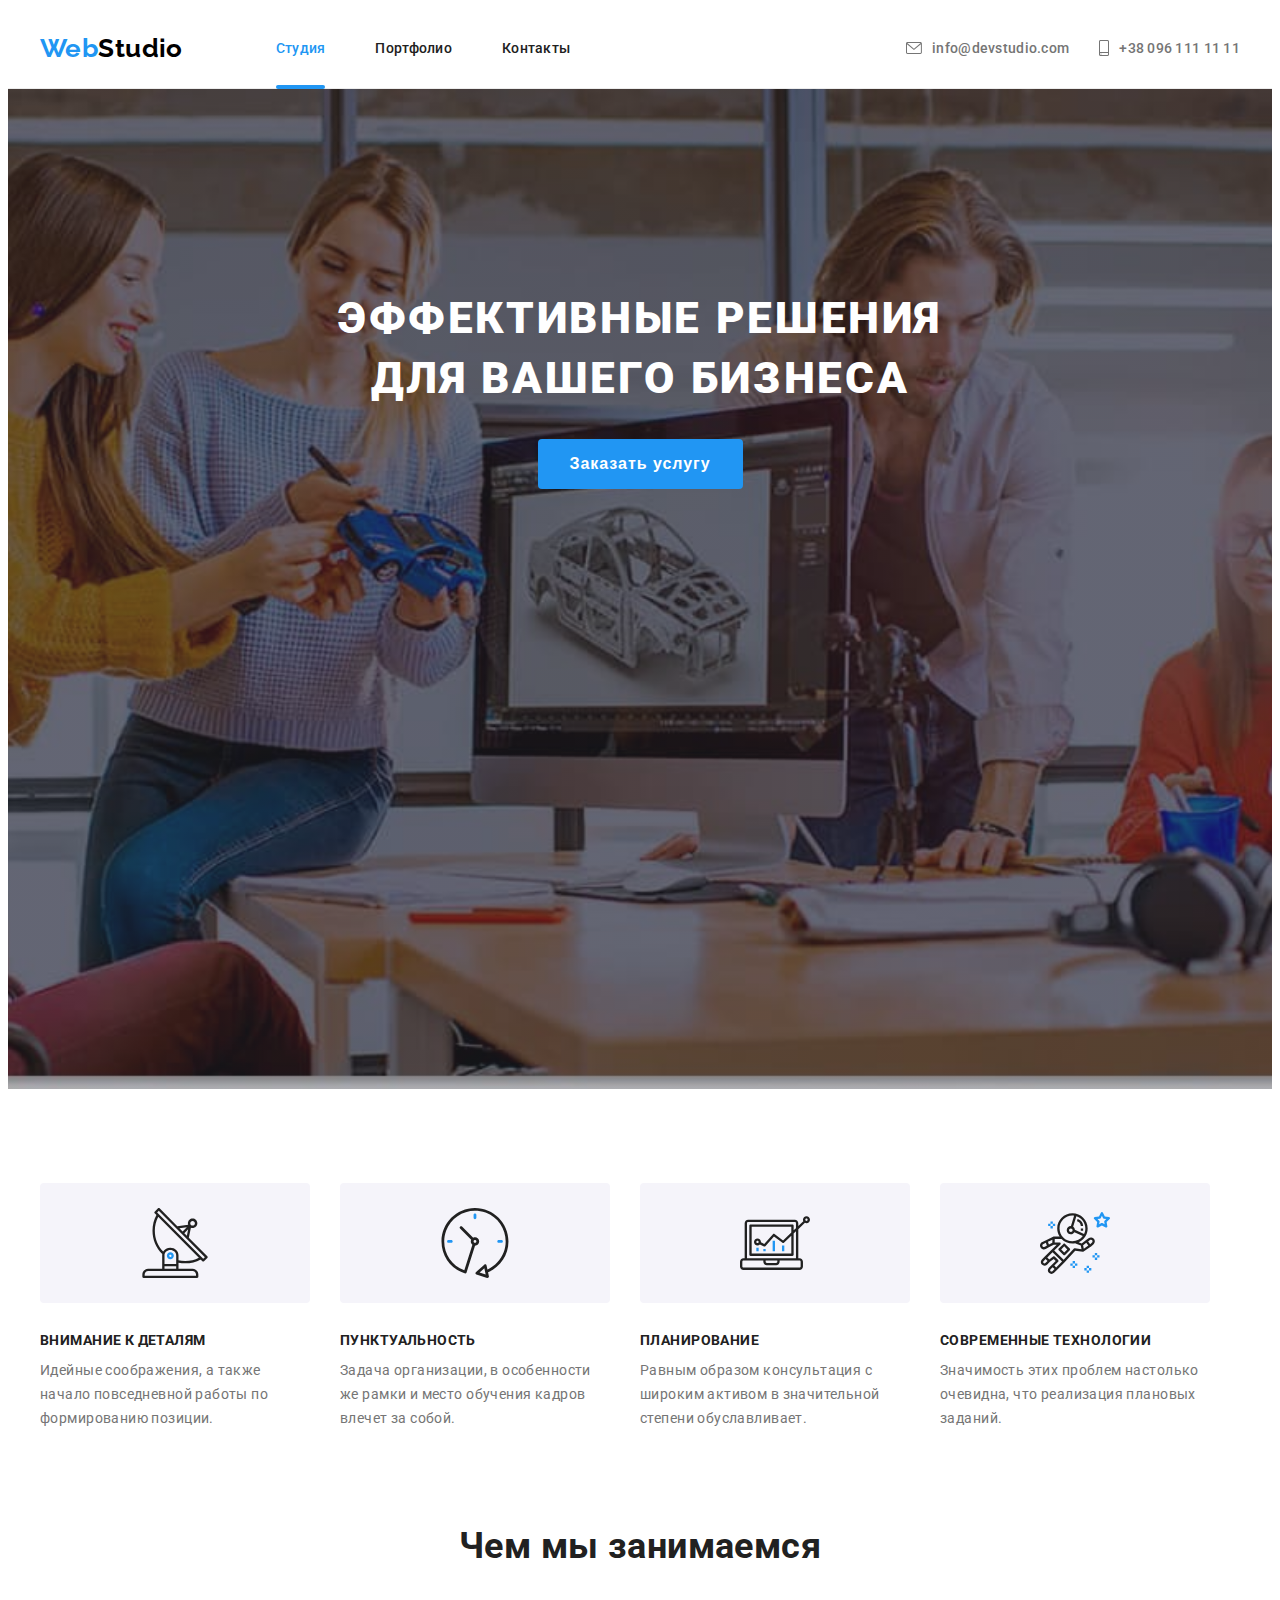
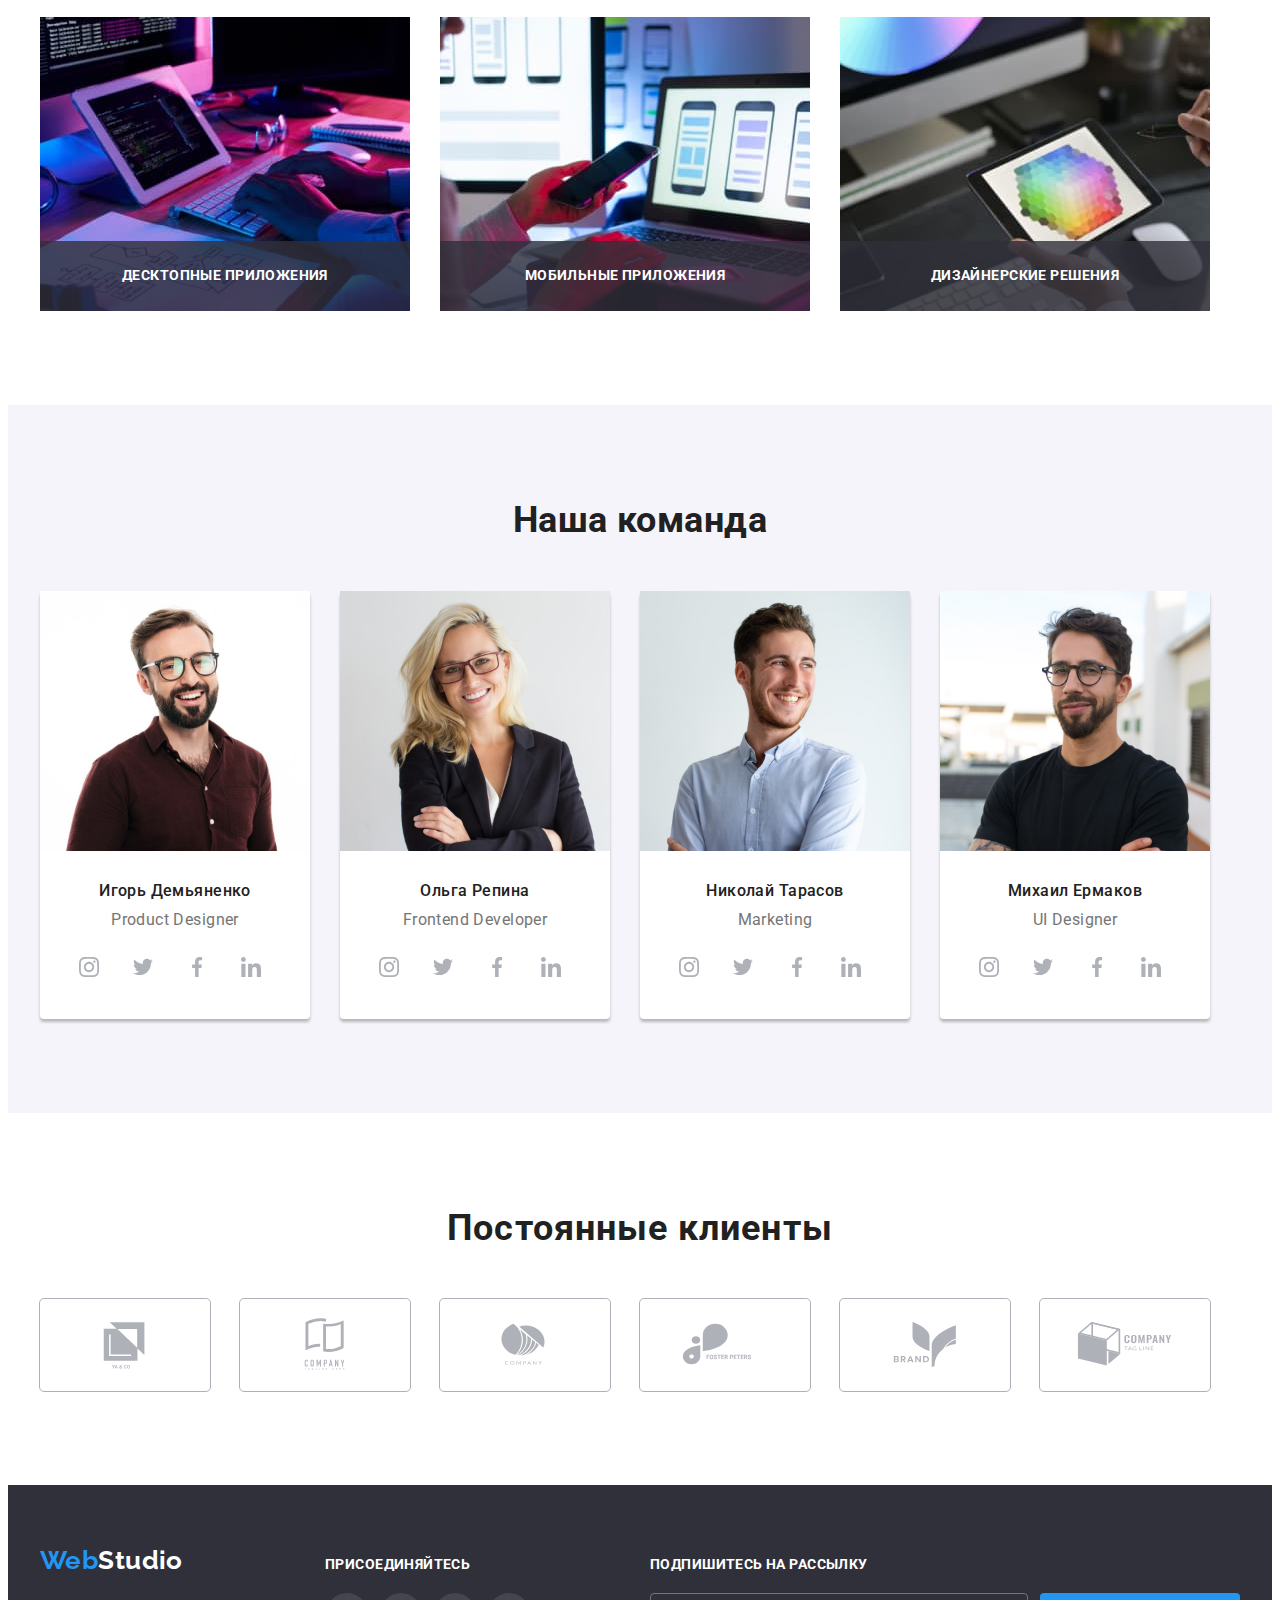
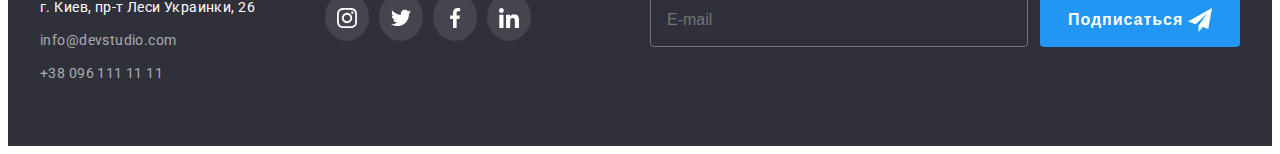
==== index.html @ f11da6c7 "copied" ====
<!DOCTYPE html>
<html lang="ru">
  <head>
    <meta charset="UTF-8" />
    <meta http-equiv="X-UA-Compatible" content="IE=edge" />
    <meta name="viewport" content="width=device-width, initial-scale=1.0" />
    <link rel="preconnect" href="https://fonts.googleapis.com" />
    <link rel="preconnect" href="https://fonts.gstatic.com" crossorigin />
    <link
      href="https://fonts.googleapis.com/css2?family=Raleway:wght@700&family=Roboto:wght@400;500;700;900&display=swap"
      rel="stylesheet"
    />
    <link
      rel="stylesheet"
      href="https://cdnjs.cloudflare.com/ajax/libs/modern-normalize/1.1.0/modern-normalize.min.css"
      integrity="sha512-wpPYUAdjBVSE4KJnH1VR1HeZfpl1ub8YT/NKx4PuQ5NmX2tKuGu6U/JRp5y+Y8XG2tV+wKQpNHVUX03MfMFn9Q=="
      crossorigin="anonymous"
      referrerpolicy="no-referrer"
    />
    <link rel="stylesheet" href="./styles/styles.css" />
    <title>WebStudio</title>
  </head>
  <body>
    <header class="header">
      <div class="container">
        <nav class="header-nav">
          <a href="./index.html" class="header-logo"><span class="logo-web">Web</span>Studio</a>
          <ul class="list header-list">
            <li class="header-item">
              <a href="./index.html" class="link header-link current">Студия</a>
            </li>
            <li class="header-item">
              <a href="./portfolio.html" class="link header-link">Портфолио</a>
            </li>
            <li class="header-item"><a href="" class="link header-link">Контакты</a></li>
          </ul>
        </nav>
        <ul class="list header-contacts">
          <li class="header-item">
            <a href="mailto:info@devstudio.com" class="header-link mail link">
              <svg class="header-icon envelope" width="16" height="12">
                <use href="./images/symbol-defs.svg#icon-envelope-1"></use>
              </svg>
              info@devstudio.com</a
            >
          </li>
          <li class="header-item">
            <a href="tel:+380961111111" class="header-link link tel">
              <svg class="header-icon smartphone" width="10" height="16">
                <use href="./images/symbol-defs.svg#icon-smartphone-1"></use></svg
              >+38 096 111 11 11</a
            >
          </li>
        </ul>
      </div>
    </header>

    <main>
      <!--Шапка-->
      <section class="hero section">
        <div class="container hero-cont">
          <h1 class="hero-title">Эффективные решения для вашего бизнеса</h1>
          <button type="button" class="hero-btn" data-modal-open>Заказать услугу</button>
        </div>
      </section>

      <!--Особенности-->
      <section class="excell section">
        <div class="container">
          <h2 class="visually-hidden">Особенности</h2>
          <ul class="excell-list list">
            <li class="excell-list-box">
              <div class="excell-box">
                <svg class="excell-svg">
                  <use href="./images/symbol-defs.svg#icon-antenna-1-1"></use>
                </svg>
              </div>
              <h3 class="excell-sub-title">Внимание к деталям</h3>
              <p class="excell-text">
                Идейные соображения, а также начало повседневной работы по формированию позиции.
              </p>
            </li>
            <li class="excell-list-box">
              <div class="excell-box">
                <svg class="excell-svg">
                  <use href="./images/symbol-defs.svg#icon-clock-1-1"></use>
                </svg>
              </div>
              <h3 class="excell-sub-title">Пунктуальность</h3>
              <p class="excell-text">
                Задача организации, в особенности же рамки и место обучения кадров влечет за собой.
              </p>
            </li>
            <li class="excell-list-box">
              <div class="excell-box">
                <svg class="excell-svg">
                  <use href="./images/symbol-defs.svg#icon-diagram-1-1"></use>
                </svg>
              </div>
              <h3 class="excell-sub-title">Планирование</h3>
              <p class="excell-text">
                Равным образом консультация с широким активом в значительной степени обуславливает.
              </p>
            </li>
            <li class="excell-list-box">
              <div class="excell-box">
                <svg class="excell-svg">
                  <use href="./images/symbol-defs.svg#icon-astronaut-1-1"></use>
                </svg>
              </div>
              <h3 class="excell-sub-title">Современные технологии</h3>
              <p class="excell-text">
                Значимость этих проблем настолько очевидна, что реализация плановых заданий.
              </p>
            </li>
          </ul>
        </div>
      </section>

      <!--Чем мы занимаемся-->
      <section class="about section">
        <div class="container">
          <h2 class="about-title">Чем мы занимаемся</h2>
          <ul class="list about-list">
            <li class="about-imgs">
              <img class="about-img" src="./images/box1.jpg" alt="Картинка 1" width="370" />
              <div class="about-img-box">
                <h3 class="about-img-text">Десктопные приложения</h3>
              </div>
            </li>
            <li class="about-imgs">
              <img class="about-img" src="./images/box2.jpg" alt="Картинка 2" width="370" />
              <div class="about-img-box">
                <h3 class="about-img-text">Мобильные приложения</h3>
              </div>
            </li>
            <li class="about-imgs">
              <img class="about-img" src="./images/box3.jpg" alt="Картинка 3" width="370" />
              <div class="about-img-box">
                <h3 class="about-img-text">Дизайнерские решения</h3>
              </div>
            </li>
          </ul>
        </div>
      </section>

      <!--Наша команда-->
      <section class="team section">
        <div class="container">
          <h2 class="team-title">Наша команда</h2>
          <ul class="team-list list">
            <li class="team-card">
              <img
                src="./images/team_member1.jpg"
                alt="Фото Игорь Демьяненко"
                class="team-img"
                width="270"
              />
              <h3 class="team-name">Игорь Демьяненко</h3>
              <p class="team-prof">Product Designer</p>
              <ul class="team-social-list">
                <li class="team-social-item">
                  <a href="" class="team-social-link">
                    <svg class="team-social-icon" width="20" height="20">
                      <use href="./images/symbol-defs.svg#icon-instagram"></use>
                    </svg>
                  </a>
                </li>
                <li class="team-social-item">
                  <a href="" class="team-social-link">
                    <svg class="team-social-icon" width="20" height="20">
                      <use href="./images/symbol-defs.svg#icon-twitter"></use>
                    </svg>
                  </a>
                </li>
                <li class="team-social-item">
                  <a href="" class="team-social-link">
                    <svg class="team-social-icon" width="20" height="20">
                      <use href="./images/symbol-defs.svg#icon-facebook"></use>
                    </svg>
                  </a>
                </li>
                <li class="team-social-item">
                  <a href="" class="team-social-link">
                    <svg class="team-social-icon" width="20" height="20">
                      <use href="./images/symbol-defs.svg#icon-linkedin"></use>
                    </svg>
                  </a>
                </li>
              </ul>
            </li>
            <li class="team-card">
              <img
                src="./images/team_member2.jpg"
                alt="Фото Ольга Репина"
                class="team-img"
                width="270"
              />
              <h3 class="team-name">Ольга Репина</h3>
              <p class="team-prof">Frontend Developer</p>
              <ul class="team-social-list">
                <li class="team-social-item">
                  <a href="" class="team-social-link">
                    <svg class="team-social-icon" width="20" height="20">
                      <use href="./images/symbol-defs.svg#icon-instagram"></use>
                    </svg>
                  </a>
                </li>
                <li class="team-social-item">
                  <a href="" class="team-social-link">
                    <svg class="team-social-icon" width="20" height="20">
                      <use href="./images/symbol-defs.svg#icon-twitter"></use>
                    </svg>
                  </a>
                </li>
                <li class="team-social-item">
                  <a href="" class="team-social-link">
                    <svg class="team-social-icon" width="20" height="20">
                      <use href="./images/symbol-defs.svg#icon-facebook"></use>
                    </svg>
                  </a>
                </li>
                <li class="team-social-item">
                  <a href="" class="team-social-link">
                    <svg class="team-social-icon" width="20" height="20">
                      <use href="./images/symbol-defs.svg#icon-linkedin"></use>
                    </svg>
                  </a>
                </li>
              </ul>
            </li>
            <li class="team-card">
              <img
                src="./images/team_member3.jpg"
                alt="Фото Николай Тарасов"
                class="team-img"
                width="270"
              />
              <h3 class="team-name">Николай Тарасов</h3>
              <p class="team-prof">Marketing</p>
              <ul class="team-social-list">
                <li class="team-social-item">
                  <a href="" class="team-social-link">
                    <svg class="team-social-icon" width="20" height="20">
                      <use href="./images/symbol-defs.svg#icon-instagram"></use>
                    </svg>
                  </a>
                </li>
                <li class="team-social-item">
                  <a href="" class="team-social-link">
                    <svg class="team-social-icon" width="20" height="20">
                      <use href="./images/symbol-defs.svg#icon-twitter"></use>
                    </svg>
                  </a>
                </li>
                <li class="team-social-item">
                  <a href="" class="team-social-link">
                    <svg class="team-social-icon" width="20" height="20">
                      <use href="./images/symbol-defs.svg#icon-facebook"></use>
                    </svg>
                  </a>
                </li>
                <li class="team-social-item">
                  <a href="" class="team-social-link">
                    <svg class="team-social-icon" width="20" height="20">
                      <use href="./images/symbol-defs.svg#icon-linkedin"></use>
                    </svg>
                  </a>
                </li>
              </ul>
            </li>
            <li class="team-card">
              <img
                src="./images/team_member4.jpg"
                alt="Фото Михаил Ермаков"
                class="team-img"
                width="270"
              />
              <h3 class="team-name">Михаил Ермаков</h3>
              <p class="team-prof">UI Designer</p>
              <ul class="team-social-list">
                <li class="team-social-item">
                  <a href="" class="team-social-link">
                    <svg class="team-social-icon" width="20" height="20">
                      <use href="./images/symbol-defs.svg#icon-instagram"></use>
                    </svg>
                  </a>
                </li>
                <li class="team-social-item">
                  <a href="" class="team-social-link">
                    <svg class="team-social-icon" width="20" height="20">
                      <use href="./images/symbol-defs.svg#icon-twitter"></use>
                    </svg>
                  </a>
                </li>
                <li class="team-social-item">
                  <a href="" class="team-social-link">
                    <svg class="team-social-icon" width="20" height="20">
                      <use href="./images/symbol-defs.svg#icon-facebook"></use>
                    </svg>
                  </a>
                </li>
                <li class="team-social-item">
                  <a href="" class="team-social-link">
                    <svg class="team-social-icon" width="20" height="20">
                      <use href="./images/symbol-defs.svg#icon-linkedin"></use>
                    </svg>
                  </a>
                </li>
              </ul>
            </li>
          </ul>
        </div>
      </section>
      <section class="clients section">
        <div class="container">
          <h2 class="clients-title">Постоянные клиенты</h2>
          <div>
            <ul class="clients-list list">
              <li class="clients-svg-box">
                <a href="" class="clients-link">
                  <svg class="client-logo" width="106" height="60">
                    <use href="./images/symbol-defs.svg#icon-client1-1"></use>
                  </svg>
                </a>
              </li>
              <li class="clients-svg-box">
                <a href="" class="clients-link">
                  <svg class="client-logo" width="106" height="60">
                    <use href="./images/symbol-defs.svg#icon-client2-1"></use>
                  </svg>
                </a>
              </li>
              <li class="clients-svg-box">
                <a href="" class="clients-link">
                  <svg class="client-logo" width="106" height="60">
                    <use href="./images/symbol-defs.svg#icon-client3-1"></use>
                  </svg>
                </a>
              </li>
              <li class="clients-svg-box">
                <a href="" class="clients-link">
                  <svg class="client-logo" width="106" height="60">
                    <use href="./images/symbol-defs.svg#icon-client4-1"></use>
                  </svg>
                </a>
              </li>
              <li class="clients-svg-box">
                <a href="" class="clients-link">
                  <svg class="client-logo" width="106" height="60">
                    <use href="./images/symbol-defs.svg#icon-client5-1"></use>
                  </svg>
                </a>
              </li>
              <li class="clients-svg-box">
                <a href="" class="clients-link">
                  <svg class="client-logo" width="106" height="60">
                    <use href="./images/symbol-defs.svg#icon-client6-1"></use>
                  </svg>
                </a>
              </li>
            </ul>
          </div>
        </div>
      </section>
    </main>

    <footer class="footer">
      <div class="container footer-cont">
        <div>
          <a href="./index.html" class="footer-logo"><span class="logo-web">Web</span>Studio</a>
          <address class="address">
            <ul class="list">
              <li class="location">г. Киев, пр-т Леси Украинки, 26</li>
              <li>
                <a href="mailto:info@devstudio.com" class="footer-link link">info@devstudio.com</a>
              </li>
              <li><a href="tel:+380961111111" class="footer-link link">+38 096 111 11 11</a></li>
            </ul>
          </address>
        </div>
        <div class="footer-social-box">
          <p class="footer-social-text">присоединяйтесь</p>
          <div>
            <ul class="footer-social-list">
              <li class="footer-social-item">
                <a href="" class="footer-social-link">
                  <svg class="footer-social-icon" width="20" height="20">
                    <use href="./images/symbol-defs.svg#icon-instagram"></use>
                  </svg>
                </a>
              </li>
              <li class="footer-social-item">
                <a href="" class="footer-social-link">
                  <svg class="footer-social-icon" width="20" height="20">
                    <use href="./images/symbol-defs.svg#icon-twitter"></use>
                  </svg>
                </a>
              </li>
              <li class="footer-social-item">
                <a href="" class="footer-social-link">
                  <svg class="footer-social-icon" width="20" height="20">
                    <use href="./images/symbol-defs.svg#icon-facebook"></use>
                  </svg>
                </a>
              </li>
              <li class="footer-social-item">
                <a href="" class="footer-social-link">
                  <svg class="footer-social-icon" width="20" height="20">
                    <use href="./images/symbol-defs.svg#icon-linkedin"></use>
                  </svg>
                </a>
              </li>
            </ul>
          </div>
        </div>
        <div class="footer-form-cont">
          <p class="footer-social-text">Подпишитесь на рассылку</p>
          <form class="footer-form">
            <input
              type="email"
              name="footer-email"
              id="footer-email"
              placeholder="E-mail"
              class="footer-input"
            />
            <button type="submit" class="btn footer-btn">
              Подписаться
              <svg class="footer-send-icon" width="24" height="24">
                <use href="./images/symbol-defs.svg#icon-send"></use>
              </svg>
            </button>
          </form>
        </div>
      </div>
    </footer>

    <div class="backdrop is-hidden" data-modal>
      <div class="modal">
        <button type="button" class="close-btn" data-modal-close>
          <svg width="18" height="18">
            <use href="./images/symbol-defs.svg#icon-close-icon"></use>
          </svg>
        </button>
        <p class="modal-title">Оставьте свои данные, мы вам перезвоним</p>
        <form class="modal-form">
          <div class="modal-field">
            <label for="user-name" class="modal-label">Имя</label>
            <div class="input-wrap">
              <input type="text" class="modal-input" name="user-name" id="user-name" required />
              <svg class="modal-icon" width="18" height="18">
                <use href="./images/symbol-defs.svg#icon-person-black"></use>
              </svg>
            </div>
          </div>
          <div class="modal-field">
            <label for="user-tel" class="modal-label">Телефон</label>
            <div class="input-wrap">
              <input type="tel" class="modal-input" name="user-tel" id="user-tel" required />
              <svg class="modal-icon" width="18" height="18">
                <use href="./images/symbol-defs.svg#icon-phone-black"></use>
              </svg>
            </div>
          </div>
          <div class="modal-field">
            <label for="user-email" class="modal-label">Почта</label>
            <div class="input-wrap">
              <input type="email" class="modal-input" name="user-email" id="user-email" required />
              <svg class="modal-icon" width="18" height="18">
                <use href="./images/symbol-defs.svg#icon-email-black"></use>
              </svg>
            </div>
          </div>
          <div class="modal-field">
            <label for="user-comment" class="modal-label">Комментарий</label
            ><textarea
              name="user-comment"
              id="user-comment"
              class="modal-comment"
              placeholder="Введите текст"
            ></textarea>
          </div>

          <div class="modal-field">
            <input
              type="checkbox"
              name="privacy"
              value="true"
              class="modal-check visually-hidden"
              id="privacy"
            />
            <label for="privacy" class="check-text"
              >Соглашаюсь с рассылкой и принимаю
              <a href="" class="modal-terms">Условия договора</a></label
            >
          </div>
          <button type="submit" class="modal-btn">Отправить</button>
        </form>
      </div>
    </div>
    <script src="./js/modal.js"></script>
  </body>
</html>
---- styles/styles.css ----
:root {
  --main-text-color: #212121;
  --secondary-text-color: #757575;
  --accent-color: #2196f3;
  --white-text-color: #ffffff;
  --black-color: #000000;
  --white-color: #ffffff;
  --section-grey-color: #f5f4fa;
  --footer-color: #2f303a;
  --svg-color: #afb1b8;
  --timing-function: cubic-bezier(0.4, 0, 0.2, 1);
}

p,
h1,
h2,
h3,
h4,
h5,
h6 {
  margin: 0;
}

ul,
ol {
  margin: 0;
  padding: 0;
  list-style: none;
}

button {
  cursor: pointer;
}

img {
  display: block;
}

body {
  font-family: 'Roboto', sans-serif;
  letter-spacing: 0.03em;
  font-size: 14px;
  background-color: var(--white-color);
  color: var(--main-text-color);
}

.container {
  width: 1200px;
  margin: 0 auto;
  padding-left: 15px;
  padding-right: 15px;
  /* outline: 1px solid red; */
}

.header-logo,
.footer-logo {
  text-decoration: none;
}

.link {
  text-decoration: none;
}

.link:hover,
.link:focus {
  color: var(--accent-color);
}

.section {
  padding: 94px 0;
}

address {
  font-style: normal;
}

.visually-hidden {
  position: absolute;
  white-space: nowrap;
  width: 1px;
  height: 1px;
  overflow: hidden;
  border: 0;
  padding: 0;
  clip: rect(0 0 0 0);
  clip-path: inset(50%);
  margin: -1px;
}

/* --------------------------------header------------------------------- */

.header {
  border-bottom: 1px solid #ececec;
}

.header .container {
  display: flex;
}

.header-nav {
  display: flex;
  align-items: center;
}

.header-list {
  display: flex;
}

.header-nav .header-item + .header-item {
  margin-left: 50px;
}

.header-contacts {
  display: flex;
  margin-left: auto;
}

.header-nav .link {
  display: block;
  padding: 32px 0;
}

.tel {
  margin-left: 30px;
}

.header-link {
  display: flex;
  align-items: center;
  font-weight: 500;
  line-height: 16px;
  letter-spacing: 0.02em;
  color: var(--main-text-color);
  display: block;
  padding: 32px 0;
  position: relative;
  transition: color 250ms var(--timing-function);
}

.header-link.current:after {
  content: '';
  position: absolute;
  width: 100%;
  height: 4px;
  background-color: var(--accent-color);
  border-radius: 2px;
  left: 0;
  bottom: 0;
  margin-bottom: -1px;
}

/* 
.tel::after {
  width: 10px;
  height: 16px;
  background-image: url(../images/symbol-defs.svg#icon-twitter);
} */

.current {
  color: var(--accent-color);
}

.header-logo {
  font-family: 'Raleway', sans-serif;
  font-style: normal;
  font-weight: 700;
  font-size: 26px;
  line-height: 1.19;
  color: var(--black-color);
  margin-right: 93px;
}

.header-icon {
  margin-right: 10px;
  fill: currentColor;
}

.tel,
.mail {
  display: flex;
  align-items: center;
}

.tel:hover .smartphone,
.tel:focus .smartphone {
  fill: var(--accent-color);
}

.mail:hover .envelope,
.mail:focus .envelope {
  fill: var(--accent-color);
}

.logo-web {
  color: var(--accent-color);
}

.mail,
.tel {
  color: var(--secondary-text-color);
}

/* --------------------------------hero------------------------------- */

.hero {
  background-color: #c4c4c4;
  padding: 200px 0;
  text-align: center;
  max-width: 1600px;
  height: 600px;
  margin: 0 auto;
  background-image: linear-gradient(rgba(47, 48, 58, 0.4), rgba(47, 48, 58, 0.4)),
    url(../images/hero-bg.jpg);
  background-repeat: no-repeat;
  background-position: center;
  background-size: cover;
}

.hero-cont {
  justify-content: center;
}

.hero-title {
  font-weight: 900;
  font-size: 44px;
  line-height: 1.36;
  letter-spacing: 0.06em;
  text-transform: uppercase;
  color: var(--white-text-color);
  width: 696px;
  height: 120px;
  margin: auto;
}

.hero-btn {
  font-weight: 700;
  font-size: 16px;
  line-height: 1.87;
  letter-spacing: 0.06em;
  color: var(--white-text-color);
  background-color: var(--accent-color);
  padding: 10px 32px;
  border: none;
  border-radius: 4px;
  margin-top: 30px;
  transition: background-color 250ms var(--timing-function);
}

.hero-btn:hover,
.hero-btn:focus {
  background-color: #188ce8;
}

/* --------------------------------excell------------------------------- */

.excell-box {
  display: flex;
  width: 270px;
  height: 120px;
  justify-content: center;
  align-items: center;
  background-color: #f5f4fa;
  border-radius: 4px;
}

.excell-svg {
  width: 70px;
  height: 70px;
}

.excell-list {
  display: flex;
}

.excell-list-box {
  max-width: 270px;
}

.excell-list-box:not(:last-child) {
  margin-right: 30px;
}

.excell-sub-title {
  font-size: 14px;
  font-weight: 700;
  line-height: 1.14;
  text-transform: uppercase;
  margin-bottom: 10px;
  margin-top: 30px;
}

.excell-text {
  line-height: 1.71;
  letter-spacing: 0.03em;
  color: var(--secondary-text-color);
}

/* --------------------------------about------------------------------- */

.about {
  padding-top: 0;
}

.about-title {
  font-weight: 700;
  font-size: 36px;
  line-height: 1.17;
  text-align: center;
  margin-bottom: 50px;
}

.about-list {
  display: flex;
  margin-left: -30px;
}
.about-imgs {
  margin-left: 30px;
  position: relative;
}

.about-img-text {
  font-weight: 700;
  font-size: 14px;
  line-height: 1.14;
  letter-spacing: 0.03em;
  text-transform: uppercase;
  color: #ffffff;
}

.about-img-box {
  position: absolute;
  bottom: 0;
  width: 100%;
  height: 70px;
  background-color: rgba(47, 48, 58, 0.8);
  display: flex;
  justify-content: center;
  align-items: center;
}

/* --------------------------------team------------------------------- */

.team {
  background-color: var(--section-grey-color);
}

.team-list {
  display: flex;
  margin-left: -30px;
}

.team-card {
  background-color: var(--white-color);
  margin-left: 30px;
  border-radius: 4px;
  box-shadow: 0 3px 3px rgb(0 0 0 / 25%);
}

.team-card:hover {
  box-shadow: 0 5px 5px rgb(0 0 0 / 25%);
}

.team-title {
  font-weight: 700;
  font-size: 36px;
  line-height: 1.17;
  text-align: center;
  margin-bottom: 50px;
}

.team-name {
  font-weight: 500;
  font-size: 16px;
  line-height: 1.19;
  text-align: center;
  margin-top: 30px;
  margin-bottom: 10px;
}

.team-prof {
  font-size: 16px;
  line-height: 1.19;
  text-align: center;
  color: var(--secondary-text-color);
  margin-bottom: 16px;
}

.team-social-list {
  display: flex;
  justify-content: center;
  margin-bottom: 30px;
}

.team-social-item {
  width: 44px;
  height: 44px;
  margin-right: 10px;
}

.team-social-link {
  width: 100%;
  height: 100%;
  display: flex;
  justify-content: center;
  align-items: center;
}

.team-social-icon {
  fill: var(--svg-color);
  transition: fill 250ms var(--timing-function);
}

.team-social-link:focus .team-social-icon,
.team-social-link:hover .team-social-icon {
  fill: var(--white-color);
}

.team-social-item:hover,
.team-social-item:focus {
  background-color: var(--accent-color);
  border-radius: 50%;
}

/* --------------------------------clients------------------------------- */

.clients-title {
  font-weight: 700;
  font-size: 36px;
  line-height: 1.17;
  text-align: center;
  letter-spacing: 0.03em;
  color: var(--main-text-color);
  margin-bottom: 50px;
}

.clients-list {
  display: flex;
  max-width: 1170px;
  justify-content: space-between;
}

.clients-svg-box {
  width: 170px;
  height: 92px;
}

.clients-link {
  display: flex;
  justify-content: center;
  align-items: center;
  width: 100%;
  height: 100%;
  outline: 1px solid var(--svg-color);
  border-radius: 4px;
}

.client-logo {
  fill: var(--svg-color);
  transition: fill 250ms var(--timing-function);
}

.clients-link:hover,
.clients-link:focus {
  outline: 1px solid var(--accent-color);
}

.clients-link:hover .client-logo,
.clients-link:focus .client-logo {
  fill: var(--accent-color);
}

/* --------------------------------footer------------------------------- */

.footer {
  background-color: var(--footer-color);
  padding: 60px 0;
}

.footer-cont {
  display: flex;
  align-items: baseline;
}

.footer-logo {
  font-family: 'Raleway', sans-serif;
  font-weight: 700;
  font-size: 26px;
  line-height: 1.19;
  color: var(--white-color);
  display: inline-block;
  margin-bottom: 20px;
}

.footer-social-box {
  margin-left: 70px;
}

.location {
  line-height: 1.71;
  color: var(--white-text-color);
}

.footer-link {
  line-height: 1.71;
  color: rgba(255, 255, 255, 0.6);
  display: block;
  margin-top: 9px;
  transition: color 250ms var(--timing-function);
}

.footer-social-text {
  font-weight: 700;
  font-size: 14px;
  line-height: 1.14;
  letter-spacing: 0.03em;
  text-transform: uppercase;
  color: var(--white-text-color);
  margin-bottom: 20px;
}

.footer-social-list {
  display: flex;
  /* justify-content: center; */
}

.footer-social-item {
  display: flex;
  justify-content: center;
  align-items: center;
  width: 44px;
  height: 44px;
  margin-right: 10px;
  background-color: rgba(255, 255, 255, 0.1);
  border-radius: 50%;
  padding-top: 4px;
  transition: background-color 250ms var(--timing-function);
}

.footer-social-icon {
  fill: var(--white-text-color);
}

.footer-social-item:focus,
.footer-social-item:hover {
  background-color: var(--accent-color);
}

.footer-form-cont {
  margin-left: auto;
}

.footer-form {
  display: flex;
}

.footer-input {
  background-color: var(--footer-color);
  width: 358px;
  height: 50px;
  border: 1px solid var(--secondary-text-color);
  border-radius: 4px;
  padding-left: 16px;
  color: var(--white-color);
  font-size: 16px;
  line-height: 1.25;
}

.footer-btn {
  font-weight: 700;
  font-size: 16px;
  line-height: 1.87;
  letter-spacing: 0.06em;
  color: var(--white-text-color);
  background-color: var(--accent-color);
  padding: 10px 28px;
  width: 200px;
  border: none;
  border-radius: 4px;
  transition: background-color 250ms var(--timing-function);
  display: flex;
  justify-content: space-between;
  align-items: center;
  margin-left: 12px;
}

.footer-btn:hover,
.footer-btn:focus {
  background-color: #188ce8;
}

/* --------------------------------portfolio------------------------------- */

.filters-btns {
  display: flex;
  justify-content: center;
}

.portf-btn {
  font-family: inherit;
  font-weight: 500;
  font-size: 16px;
  line-height: 1.62;
  text-align: center;
  color: var(--main-text-color);
  padding: 6px 22px;
  border: none;
  border-radius: 4px;
  margin-right: 8px;
  transition: color 250ms var(--timing-function);
  transition: background-color 250ms var(--timing-function);
}

.portf-btn:hover,
.portf-btn:focus {
  color: var(--white-color);
  background-color: var(--accent-color);
  box-shadow: 0px 3px 1px rgba(0, 0, 0, 0.1), 0px 1px 2px rgba(0, 0, 0, 0.08),
    0px 2px 2px rgba(0, 0, 0, 0.12);
  border-radius: 4px;
}

.projects-title {
  font-weight: 700;
  font-size: 18px;
  line-height: 2;
  letter-spacing: 0.06em;
  margin-bottom: 4px;
  color: var(--main-text-color);
}

.projects-type {
  font-size: 16px;
  line-height: 1.88;
  color: var(--secondary-text-color);
}

.projects-list {
  display: flex;
  flex-wrap: wrap;
  margin-top: 50px;
  margin-left: -30px;
  margin-bottom: -30px;
}

.projects-item {
  width: calc(100% / 3 - 30px);
  margin-left: 30px;
  margin-bottom: 30px;
}

.projects-img-cont {
  position: relative;
  overflow: hidden;
}

.projects-hide-text {
  font-size: 18px;
  line-height: 1.56;
  letter-spacing: 0.03em;
  color: var(--white-color);
  position: absolute;
  top: 0;
  background-color: rgba(33, 150, 243, 0.9);
  height: 100%;
  padding: 63px 24px;
  display: flex;
  text-align: center;
  align-items: center;
  transform: translateY(101%);
  transition: transform 250ms linear;
  transition-timing-function: var(--timing-function);
}

.project-link:hover .projects-hide-text,
.project-link:focus .projects-hide-text {
  transform: translateY(0);
}

.projects-item-text {
  padding: 20px 24px;
  border-bottom: 1px solid #eeeeee;
  border-left: 1px solid #eeeeee;
  border-right: 1px solid #eeeeee;
}

.project-link {
  display: block;
  transition: box-shadow 250ms var(--timing-function);
}

.project-link:hover,
.project-link:focus {
  box-shadow: 0px 4px 4px 0px rgba(0, 0, 0, 0.25);
}

/* -----------------modal-------------- */

.backdrop {
  width: 100vw;
  height: 100vh;
  background-color: rgba(0, 0, 0, 0.2);
  position: fixed;
  top: 0;
  transition: opacity 250ms, visibility 250ms;
}

.modal {
  width: 528px;
  min-height: 581px;
  background-color: rgba(255, 255, 255, 1);
  border-radius: 4px;
  padding: 40px;
  position: absolute;
  top: 50%;
  left: 50%;
  transform: translate(-50%, -50%) rotate(360deg) scale(1);
  transition: transform 500ms;
}

.backdrop.is-hidden .modal {
  transform: rotate(180deg) scale(0);
}

.close-btn {
  width: 30px;
  height: 30px;
  border: 1px solid rgba(0, 0, 0, 0.1);
  border-radius: 50%;
  background-color: transparent;
  position: absolute;
  top: 0;
  right: 0;
  margin: 8px 8px 0 0;
  display: flex;
  align-items: center;
  justify-content: center;
  transition: box-shadow 250ms var(--timing-function);
  padding-top: 3px;
}

.btn-close {
    position: absolute;
    top: 0;
    right: 0;
    margin: 8px 8px 0 0;
    display: flex;
    align-items: center;
    justify-content: center;
}

.close-btn:hover,
.close-btn:focus {
  fill: var(--accent-color);
  box-shadow: 0px 3px 1px rgba(0, 0, 0, 0.1), 0px 1px 2px rgba(0, 0, 0, 0.08),
    0px 2px 2px rgba(0, 0, 0, 0.12);
}

.is-hidden {
  visibility: hidden;
  opacity: 0;
  pointer-events: none;
}

.no-scroll {
  overflow: hidden;
}

.modal-title {
  font-weight: 700;
  font-size: 20px;
  line-height: 1.15;
  text-align: center;
  letter-spacing: 0.03em;
  color: var(--main-text-color);
  margin-bottom: 12px;
}

.modal-form {
  display: flex;
  flex-direction: column;
  align-items: center;
}

.modal-field {
  margin-bottom: 10px;
  width: 100%;
}

.input-wrap {
  position: relative;
}

.modal-icon {
  position: absolute;
  left: 12px;
  top: 50%;
  transform: translateY(-50%);
}

.modal-input {
  width: 100%;
  height: 40px;
  border: 1px solid rgba(33, 33, 33, 0.2);
  border-radius: 4px;
  padding-left: 42px;
  color: var(--main-text-color-);
  font-size: 16px;
  line-height: 1.25;
  transition: border 250ms var(--timing-function);
}

.modal-input:focus {
  border-color: var(--accent-color);
  outline: none;
}

.modal-input:focus + .modal-icon {
  fill: var(--accent-color);
}

.modal-label {
  font-size: 12px;
  line-height: 1.17;
  letter-spacing: 0.01em;
  color: var(--secondary-text-color);
  margin-bottom: 4px;
  display: block;
}

.modal-comment {
  width: 100%;
  height: 120px;
  border: 1px solid rgba(33, 33, 33, 0.2);
  border-radius: 4px;
  resize: none;
  padding: 12px 16px;
  transition: border 250ms var(--timing-function);
}

.modal-comment:focus {
  border: 1px solid var(--accent-color);
  outline: none;
}

.check-text {
  font-size: 14px;
  line-height: 1.71;
  letter-spacing: 0.03em;
  color: var(--main-text-color);
  display: flex;
  justify-content: center;
  align-items: center;
  margin-top: 20px;
}

.modal-terms {
  font-size: 14px;
  line-height: 1.71;
  letter-spacing: 0.03em;
  text-decoration-line: underline;
  color: var(--accent-color);
  padding-left: 1ex;
}

.modal-check:checked + .check-text::before {
  background-color: var(--accent-color);
  border: none;
  background-image: url(../images/check-mark.svg);
  background-repeat: no-repeat;
  background-position: center;
  transition: 250ms var(--timing-function);
}

.check-text::before {
  content: '';
  width: 16px;
  height: 15px;
  border: 2px solid var(--main-text-color);
  border-radius: 3px;
  margin-right: 5px;
}

.modal-check:focus + .check-text::before {
  border-color: var(--accent-color);
}

.modal-btn {
  font-weight: 700;
  font-size: 16px;
  line-height: 1.87;
  letter-spacing: 0.06em;
  color: var(--white-text-color);
  background-color: var(--accent-color);
  padding: 10px 55px;
  border: none;
  border-radius: 4px;
  margin-top: 30px;
  transition: background-color 250ms var(--timing-function);
  box-shadow: 0px 3px 1px rgba(0, 0, 0, 0.1), 0px 1px 2px rgba(0, 0, 0, 0.08),
    0px 2px 2px rgba(0, 0, 0, 0.12);
  width: 200px;
  transition: background-color 250ms var(--timing-function), box-shadow 250ms var(--timing-function);
}

.modal-btn:hover,
.modal-btn:focus {
  background-color: #188ce8;
}
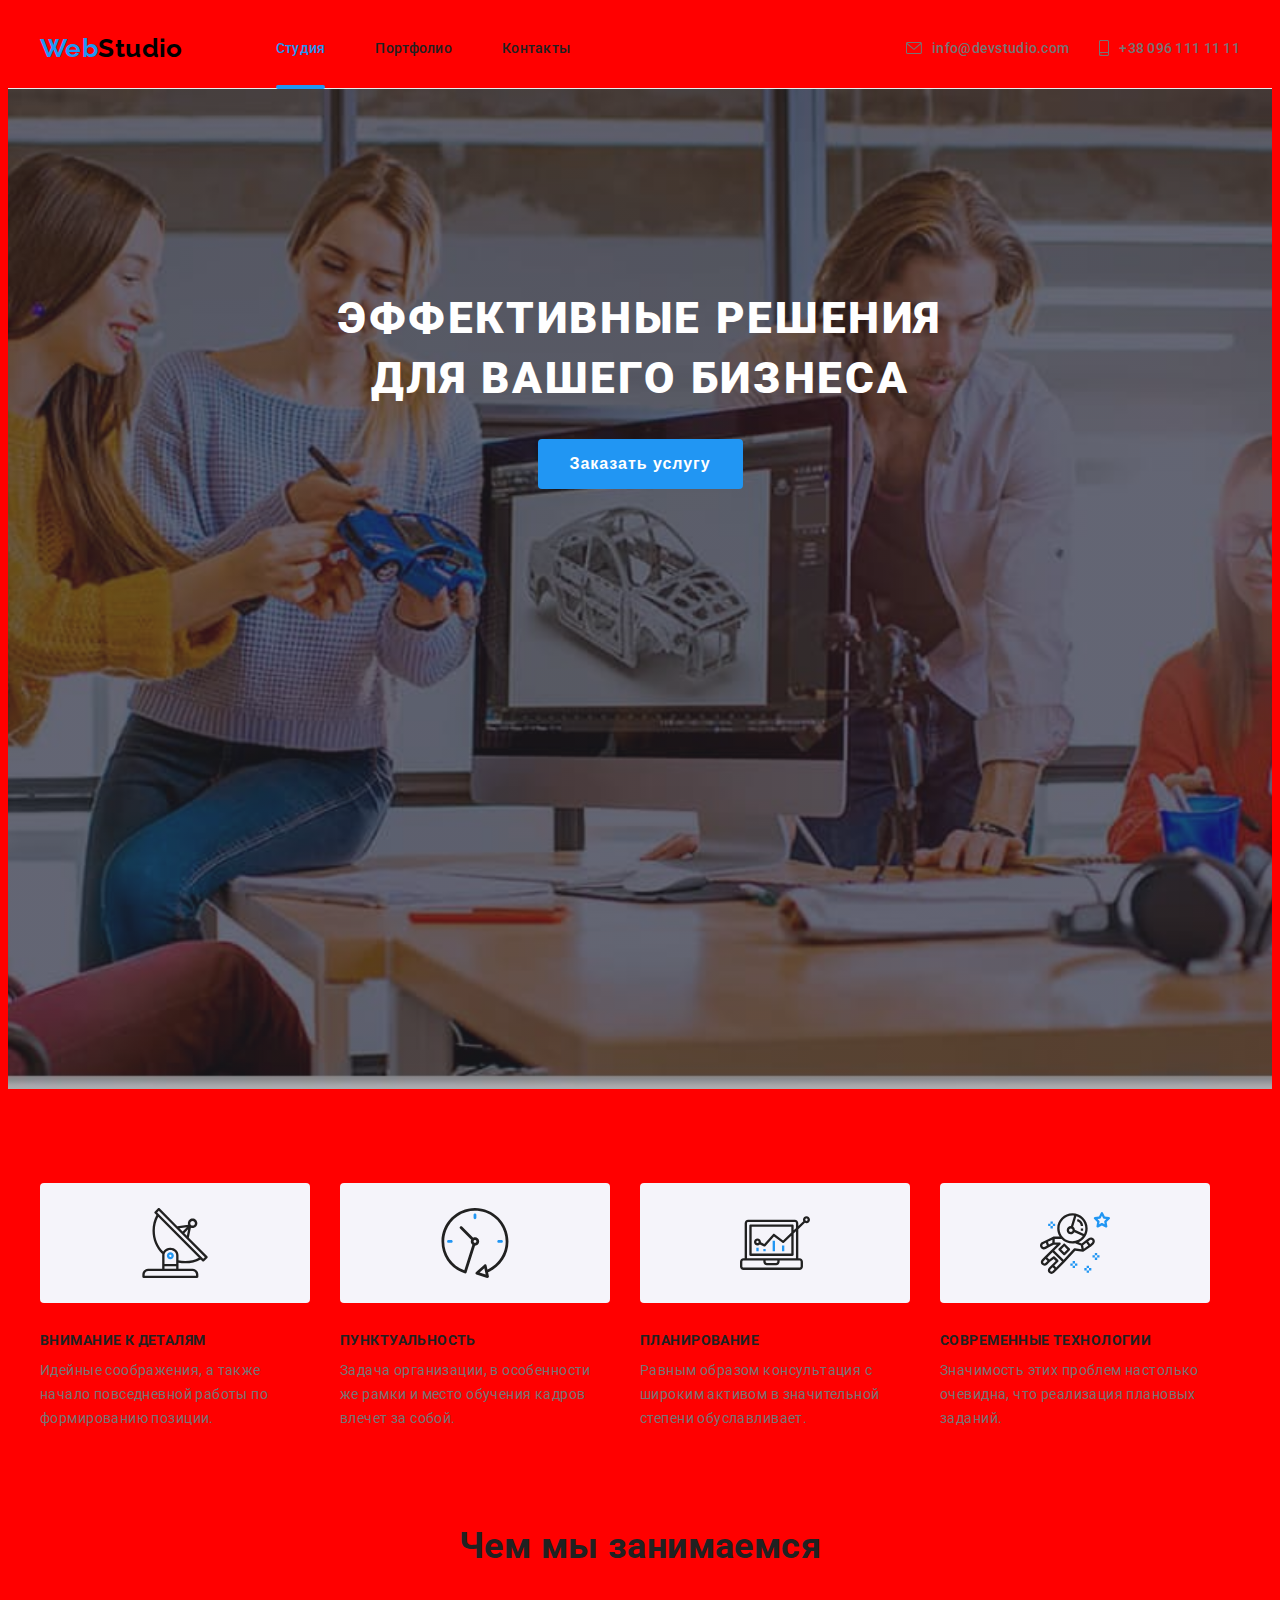
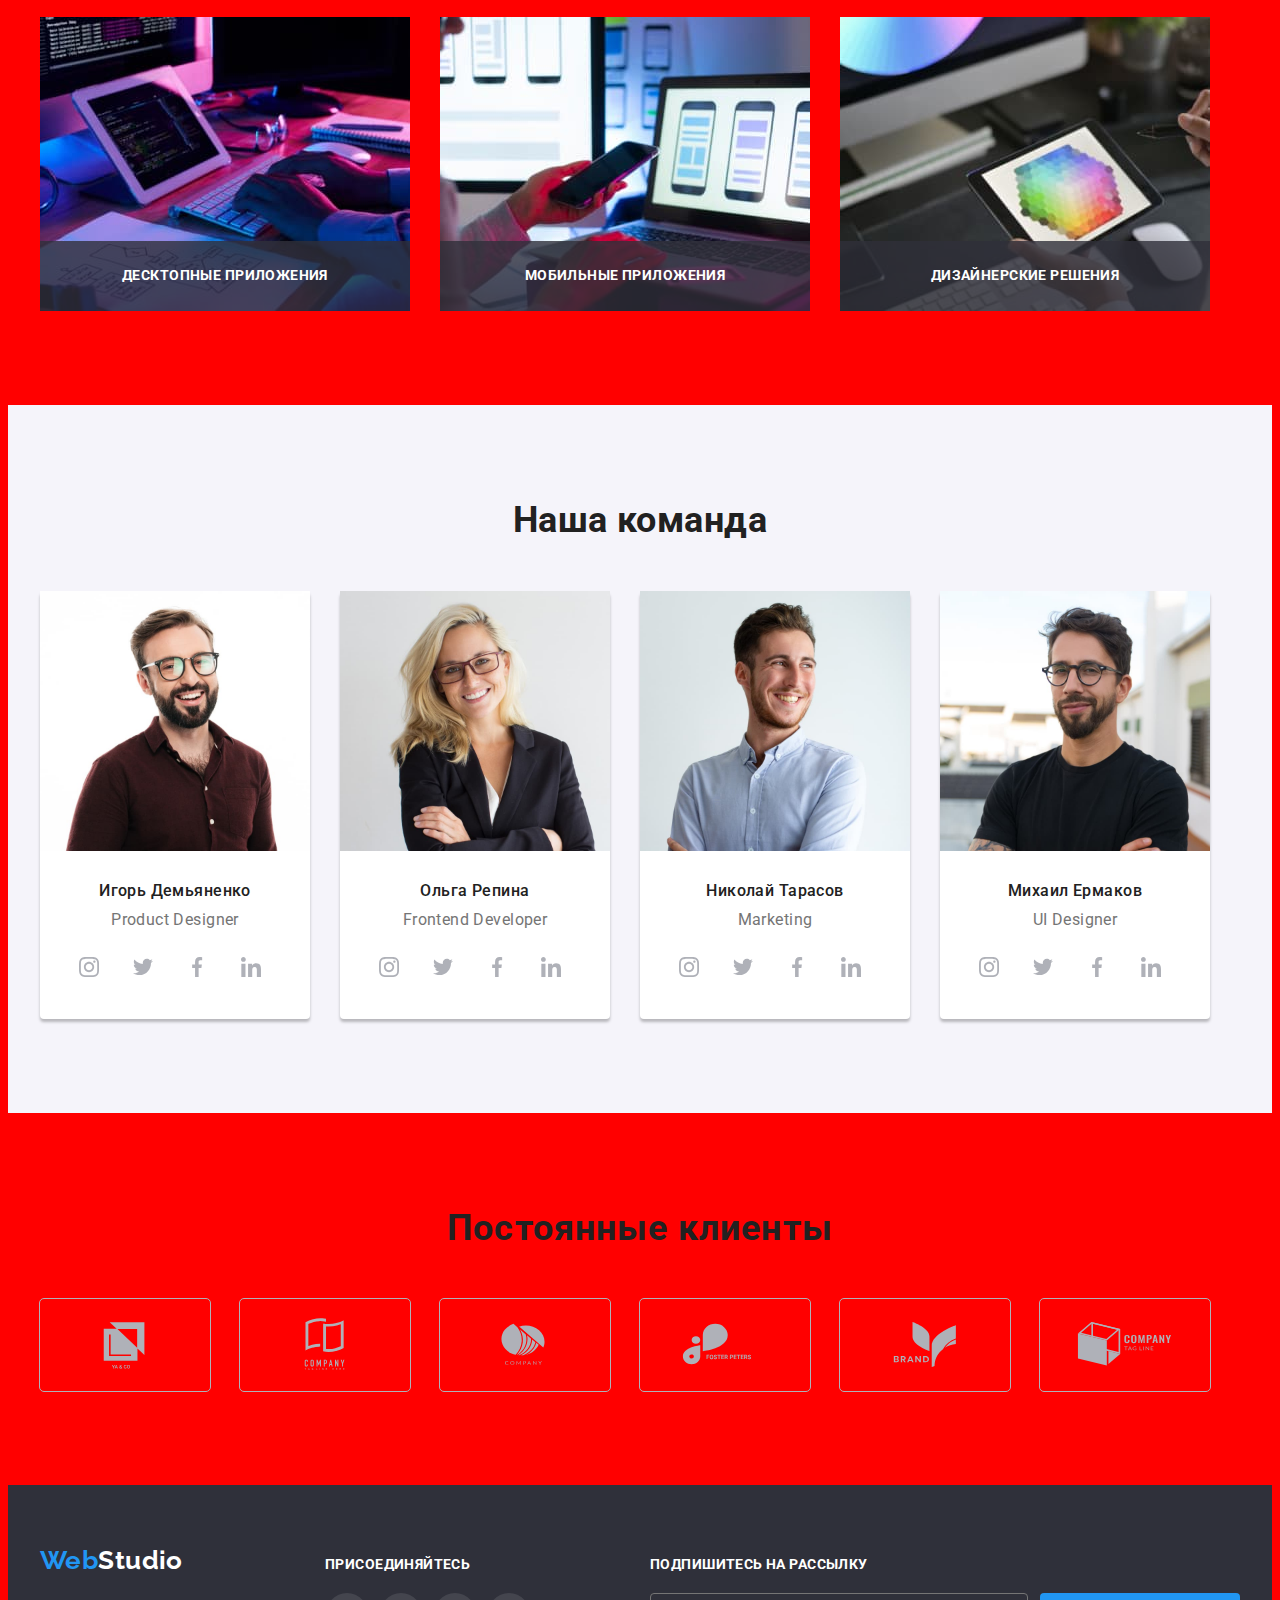
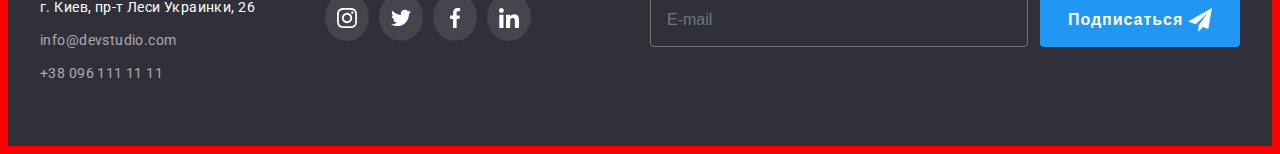
==== commit 864086b9: "sass installed" ====
--- a/index.html
+++ b/index.html
@@ -18,6 +18,7 @@
       referrerpolicy="no-referrer"
     />
     <link rel="stylesheet" href="./styles/styles.css" />
+    <link rel="stylesheet" href="./css/main.min.css">
     <title>WebStudio</title>
   </head>
   <body>
--- a/css/main.min.css
+++ b/css/main.min.css
@@ -0,0 +1 @@
+body{background-color:red}/*# sourceMappingURL=main.min.css.map */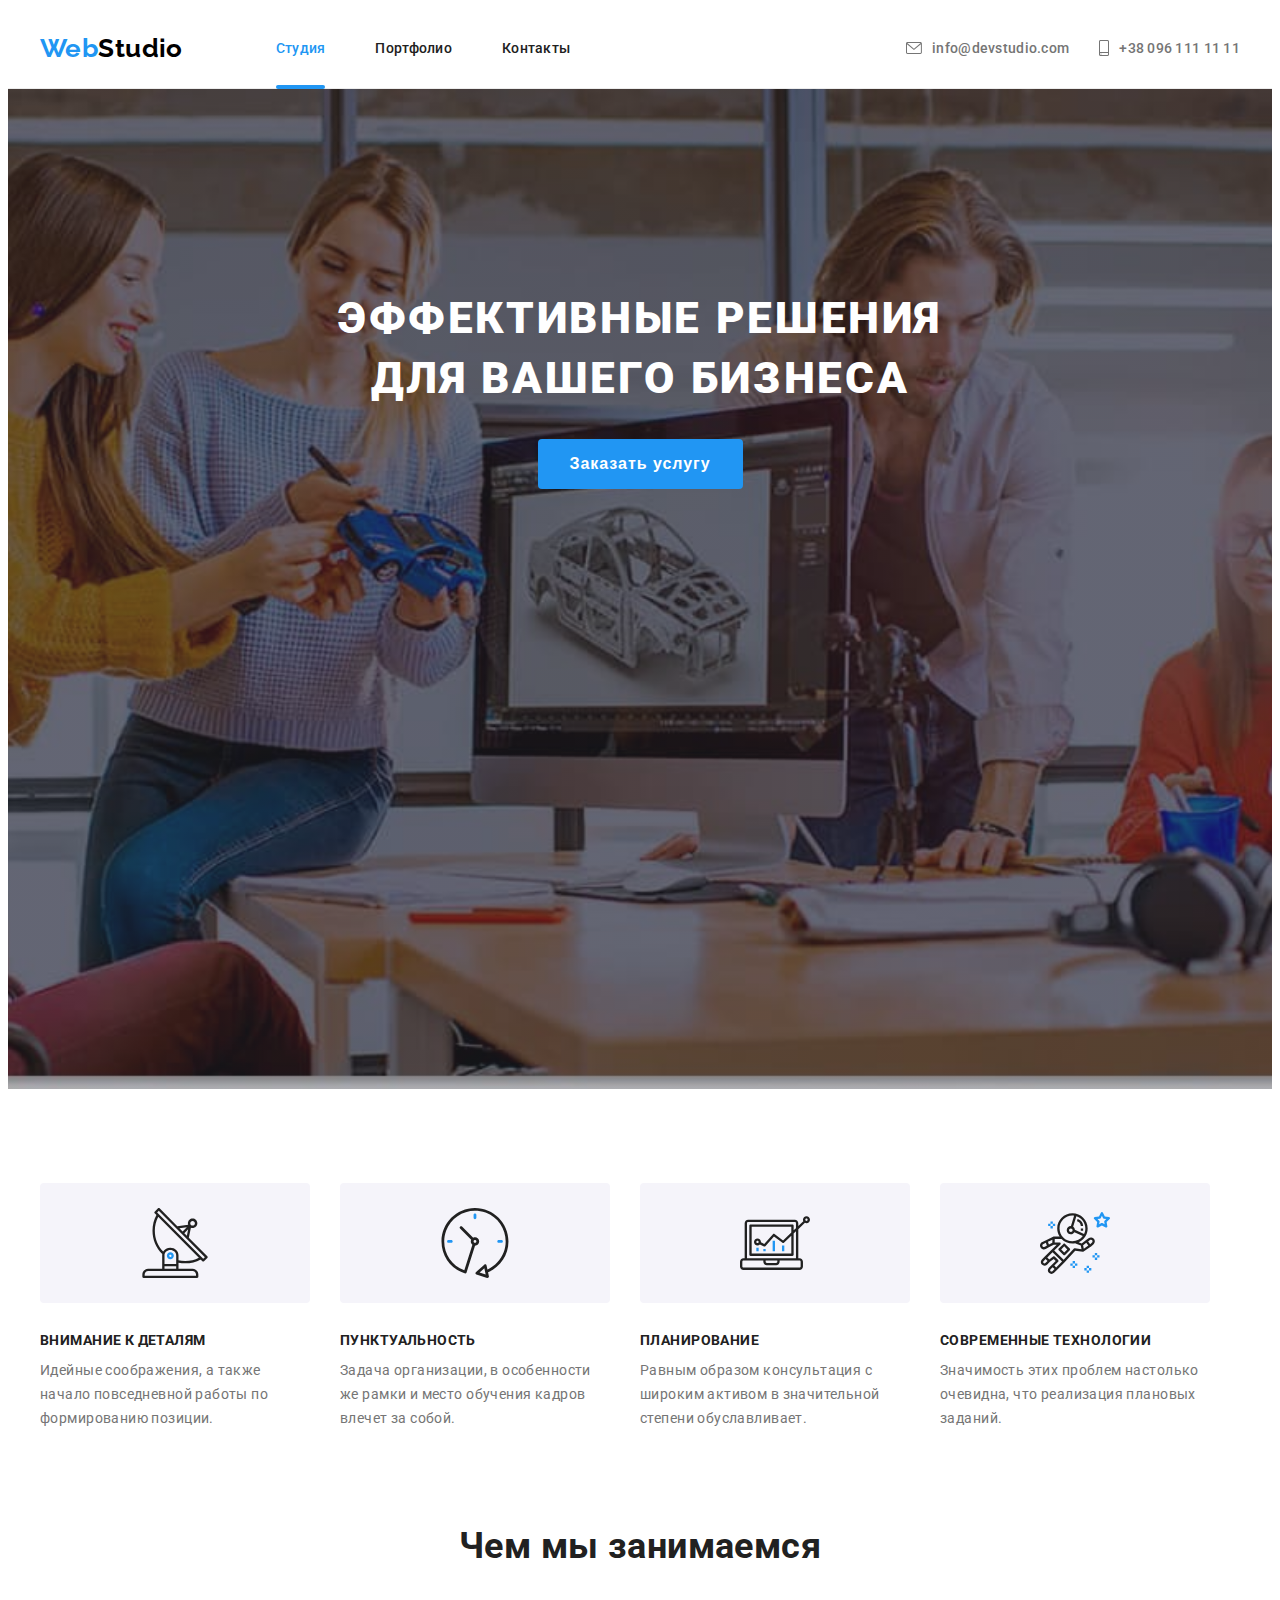
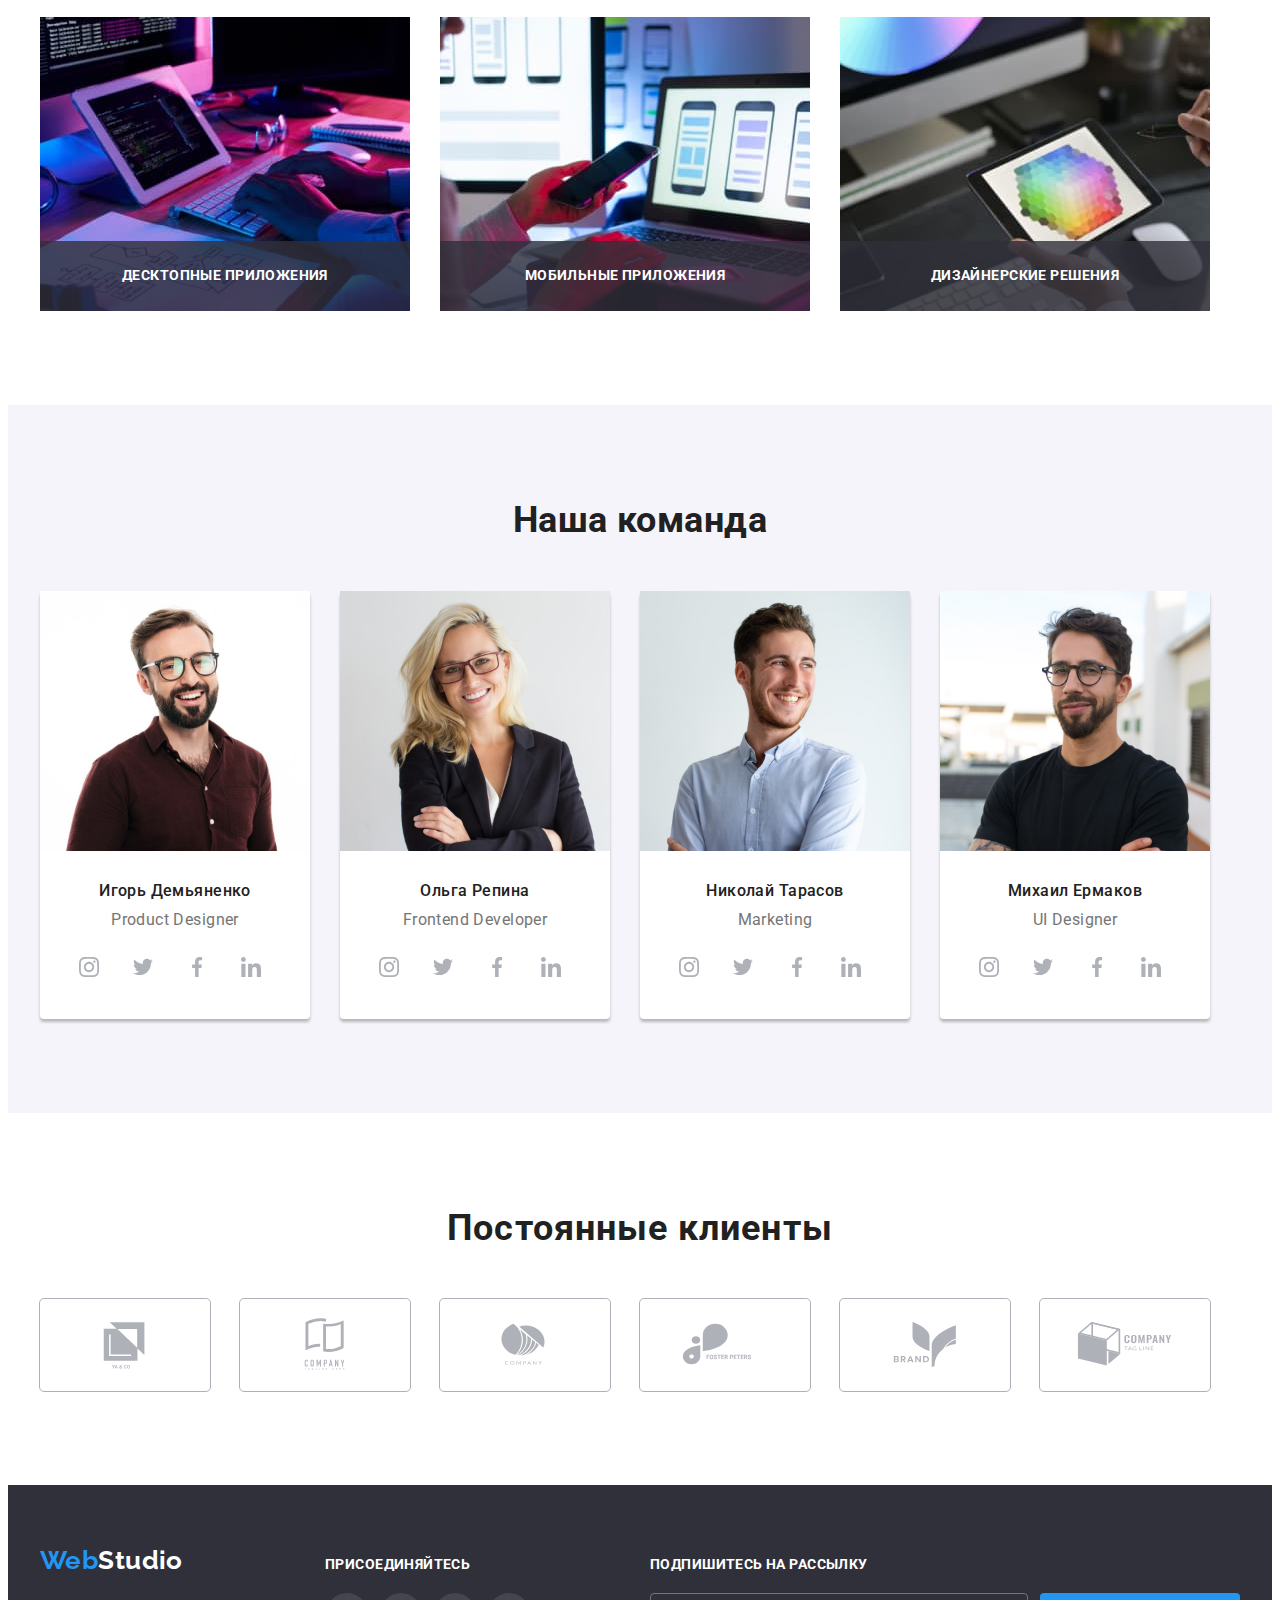
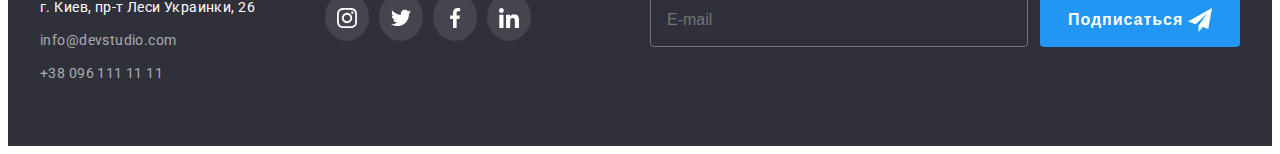
==== commit 48fe6d64: "little-bit-correct" ====
--- a/index.html
+++ b/index.html
@@ -18,7 +18,7 @@
       referrerpolicy="no-referrer"
     />
     <link rel="stylesheet" href="./styles/styles.css" />
-    <link rel="stylesheet" href="./css/main.min.css">
+    <!-- <link rel="stylesheet" href="./css/main.min.css" /> -->
     <title>WebStudio</title>
   </head>
   <body>
--- a/css/main.min.css
+++ b/css/main.min.css
@@ -1 +1 @@
-body{background-color:red}/*# sourceMappingURL=main.min.css.map */+:root{--main-text-color: #212121;--secondary-text-color: #757575;--accent-color: #2196f3;--white-text-color: #ffffff;--black-color: #000000;--white-color: #ffffff;--section-grey-color: #f5f4fa;--footer-color: #2f303a;--svg-color: #afb1b8;--timing-function: cubic-bezier(0.4, 0, 0.2, 1)}/*# sourceMappingURL=main.min.css.map */